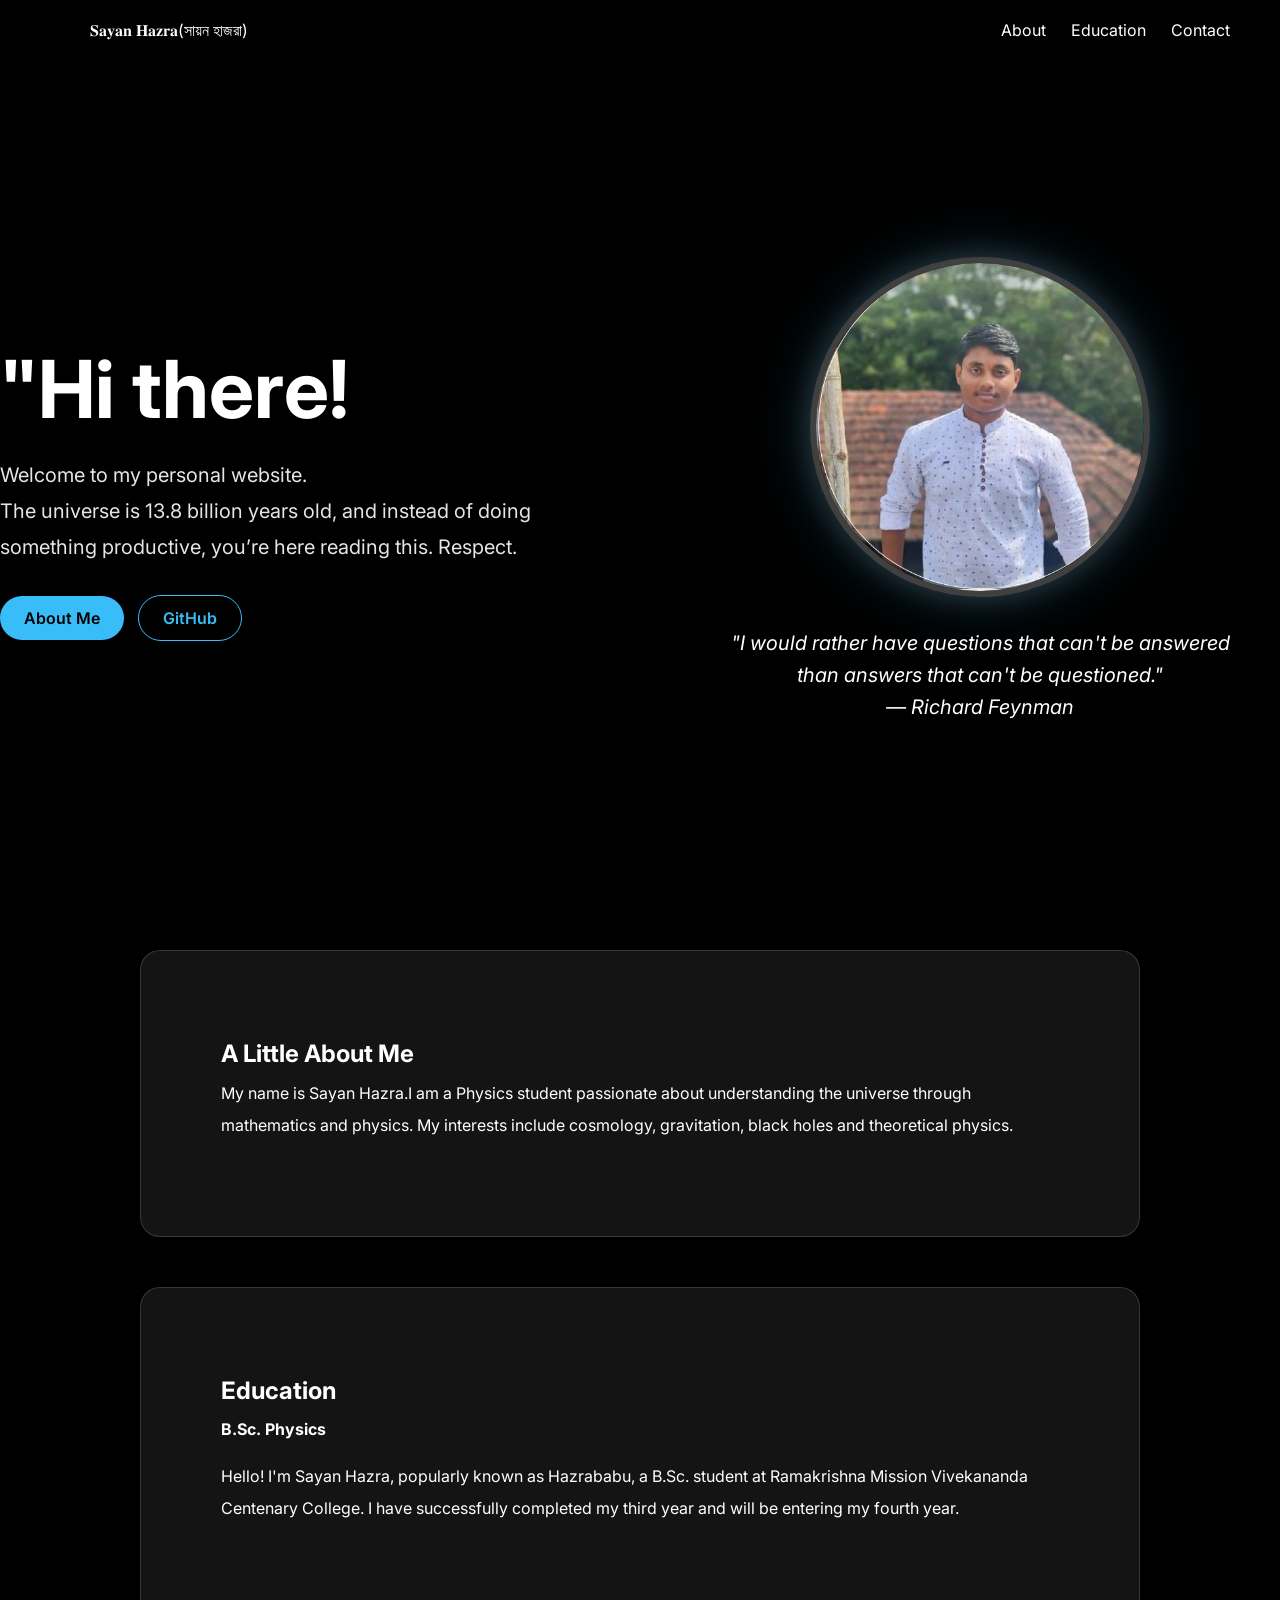
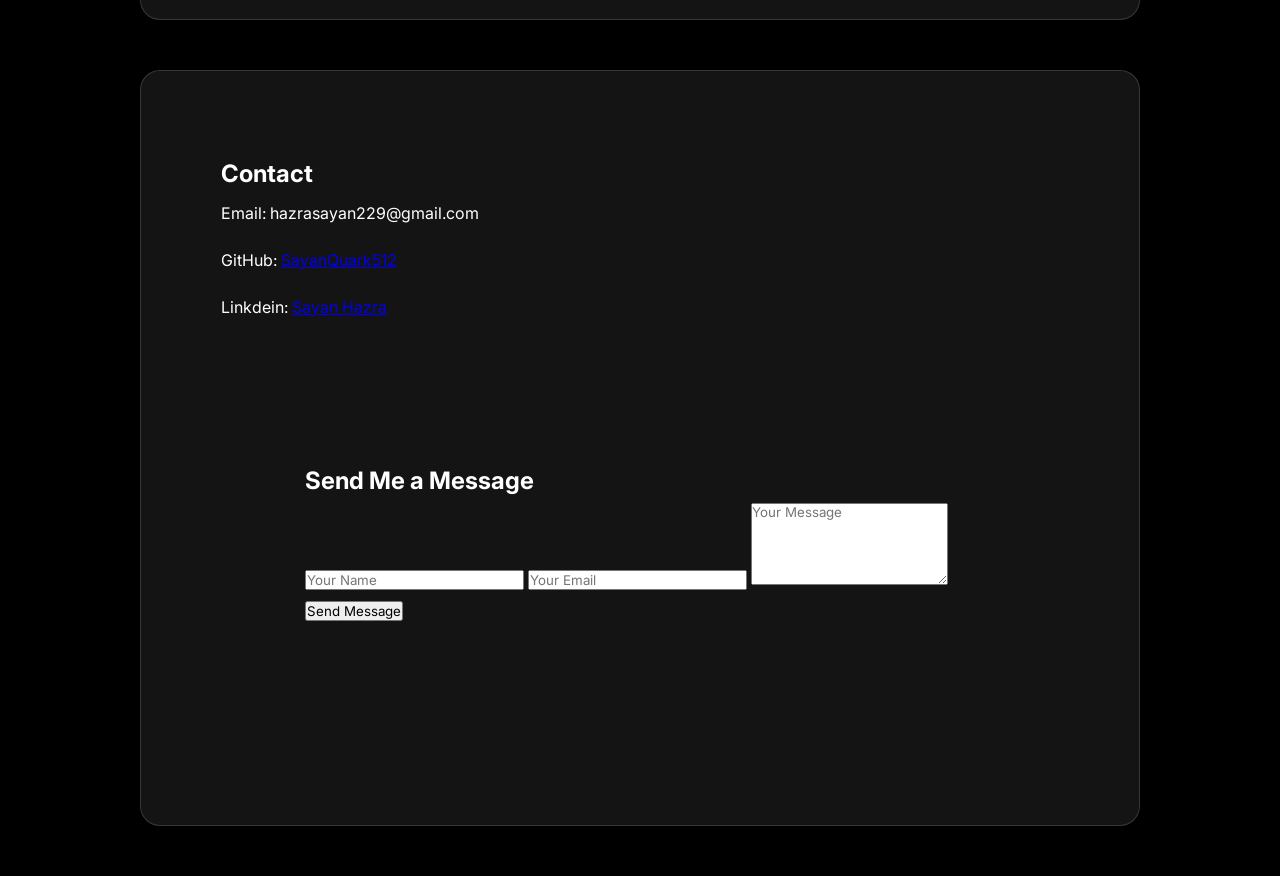
==== index.html @ 5865d077 "Update index.html" ====
<!DOCTYPE html>

<html lang="en">
<head>
<meta charset="UTF-8">
<meta name="viewport" content="width=device-width, initial-scale=1.0">
<title>Sayan Hazra | Physics Student</title>

<link rel="stylesheet" href="style.css">

<link href="https://fonts.googleapis.com/css2?family=Inter:wght@300;400;500;600;700&display=swap" rel="stylesheet">
</head>

<body>

<!-- VIDEO BACKGROUND -->

<video autoplay muted loop playsinline id="bg-video">
    <source src="videos/background.mp4" type="video/mp4">
</video>

<!-- NAVBAR -->

<nav>
    <div class="logo">𝐒𝐚𝐲𝐚𝐧 𝐇𝐚𝐳𝐫𝐚(সায়ন হাজরা)</div>
    
  

<ul>
    <li><a href="#about">About</a></li>
    <li><a href="#education">Education</a></li>
    <li><a href="#contact">Contact</a></li>
</ul>


</nav>

<!-- HERO -->

<header>


<div class="hero">

    <div class="hero-text">

        <h1>"Hi there!</h1>

        <p>Welcome to my personal website.</p>

        <p>
            The universe is 13.8 billion years old, and instead of doing something productive, you’re here reading this. Respect.
        </p>

        <div class="buttons">

            <a href="#about" class="btn">
                About Me
            </a>

            <a href="https://github.com/SayanQuark512"
               class="btn outline">
                GitHub
            </a>

        </div>

    </div>

    <div class="hero-image">

        <img src="images/profile.png"
             alt="Sayan Hazra">
        <p class="quote">
            "I would rather have questions that can't be answered than answers that can't be questioned."
            <br>
            — Richard Feynman
        </p>
    </div>

   
        

</div>


</header>

<!-- ABOUT -->

<section id="about" class="card">

<h2>A Little About Me</h2>

<p>
    My name is Sayan Hazra.I am a Physics student passionate about understanding
    the universe through mathematics and physics.
    My interests include cosmology, gravitation,
    black holes and theoretical physics.
</p>


</section>

<!-- EDUCATION -->

<section id="education" class="card">


<h2>Education</h2>

<p>
    <strong>B.Sc. Physics</strong>
</p>

<p>
    Hello! I'm Sayan Hazra, popularly known as Hazrababu, a B.Sc. student at Ramakrishna Mission Vivekananda Centenary College.
    I have successfully completed my third year and will be entering my fourth year.
</p>




</section>

<!-- CONTACT -->

<section id="contact" class="card">


<h2>Contact</h2>

<p>
    Email:
    hazrasayan229@gmail.com
</p>

<p>
    GitHub:
    <a href="https://github.com/SayanQuark512">
        SayanQuark512
    </a>
</p>
<p>
    Linkdein:
    <a href="https://linkedin.com/in/sayan-hazra-829270294">
        Sayan Hazra
    </a>
</p>


<section id="contact">
    <h2>Send Me a Message</h2>

    <form action="https://formsubmit.co/hazrasayan229@gmail.com" method="POST">
        <input type="text" name="name" placeholder="Your Name" required>

        <input type="email" name="email" placeholder="Your Email" required>

        <textarea name="message" rows="5" placeholder="Your Message" required></textarea>

        <button type="submit">Send Message</button>
    </form>
</section>
---- style.css ----
*{
    margin:0;
    padding:0;
    box-sizing:border-box;
    font-family:'Inter', sans-serif;
}

html{
    scroll-behavior:smooth;
}

body{
    background:#000;
    color:#fff;
    overflow-x:hidden;
}

/* VIDEO BACKGROUND */
#bg-video{
    position:fixed;
    top:0;
    left:0;
    width:100vw;
    height:100vh;
    object-fit:cover;
    z-index:-2;
}

/* DARK OVERLAY */
body::before{
    content:"";
    position:fixed;
    inset:0;
    background:rgba(0,0,0,0.45);
    z-index:-1;
}

/* NAVBAR */
nav{
    position:fixed;
    top:0;
    left:0;
    width:100%;

    display:flex;
    justify-content:space-between;
    align-items:center;

    padding:20px 50px;

    background:rgba(0,0,0,0.25);
    backdrop-filter:blur(10px);

    z-index:1000;
}

.logo{
    margin-left:40px;
}

.logo .name{
    font-size:3.5rem;
    font-weight:700;
    color:#fff;
}

.logo .quote{
    font-size:0.8rem;
    color:#cfcfcf;
    margin-top:5px;
    font-style:italic;
}

/* NAV LINKS */
nav ul{
    display:flex;
    list-style:none;
    gap:25px;
}

nav a{
    color:#fff;
    text-decoration:none;
    transition:0.3s;
}

nav a:hover{
    color:#38bdf8;
}

/* HERO SECTION */
header{
    height:100vh;
    display:flex;
    align-items:center;
    justify-content:center;
    padding-top:80px;
}

.hero{
    width:100%;
    max-width:1400px;

    display:flex;
    justify-content:space-between;
    align-items:center;

    gap:80px;
}

/* LEFT TEXT */
.hero-text h1{
    font-size:5rem;
    margin-bottom:20px;
}

.hero-text p{
    font-size:1.25rem;
    line-height:1.8;
    color:#e5e5e5;
    max-width:600px;
}

/* BUTTONS */
.buttons{
    margin-top:30px;
}

.btn{
    display:inline-block;
    padding:12px 24px;
    margin-right:10px;
    border-radius:30px;
    text-decoration:none;
    background:#38bdf8;
    color:#000;
    font-weight:600;
    transition:0.3s;
}

.btn:hover{
    transform:translateY(-3px);
}

.outline{
    background:transparent;
    color:#38bdf8;
    border:1px solid #38bdf8;
}

/* RIGHT SIDE IMAGE + QUOTE */
.hero-image{
    flex:1;
    display:flex;
    flex-direction:column;
    align-items:center;
    justify-content:center;
    text-align:center;
}

.hero-image img{
    width:340px;
    height:340px;
    object-fit:cover;
    border-radius:50%;
    border:6px solid rgba(255,255,255,0.25);

    box-shadow:
        0 0 30px rgba(255,255,255,0.15),
        0 0 60px rgba(56,189,248,0.25);

    animation:float 5s ease-in-out infinite;
    margin-bottom:20px;
}

/* QUOTE BELOW IMAGE */
.quote{
    margin-top:10px;
    font-size:20px;
    font-style:italic;
    color:#fff;
    max-width:500px;
    line-height:1.6;
}

/* FLOAT ANIMATION */
@keyframes float{
    0%,100%{ transform:translateY(0); }
    50%{ transform:translateY(-15px); }
}

/* SECTIONS */
section{
    padding:120px 10%;
}

.card{
    max-width:1000px;
    margin:50px auto;
    padding:80px;

    background:rgba(255,255,255,0.08);
    backdrop-filter:blur(12px);

    border:1px solid rgba(255,255,255,0.15);
    border-radius:20px;

    line-height:1.9;
}

.card p{
    line-height:2;
    margin-bottom:15px;
}

/* MOBILE RESPONSIVE */
@media(max-width:900px){

    .hero{
        flex-direction:column;
        text-align:center;
        gap:40px;
    }

    .hero-text h1{
        font-size:3rem;
    }

    .hero-image img{
        width:250px;
        height:250px;
    }

    .quote{
        font-size:16px;
        max-width:90%;
    }

    nav{
        padding:15px 20px;
    }
}
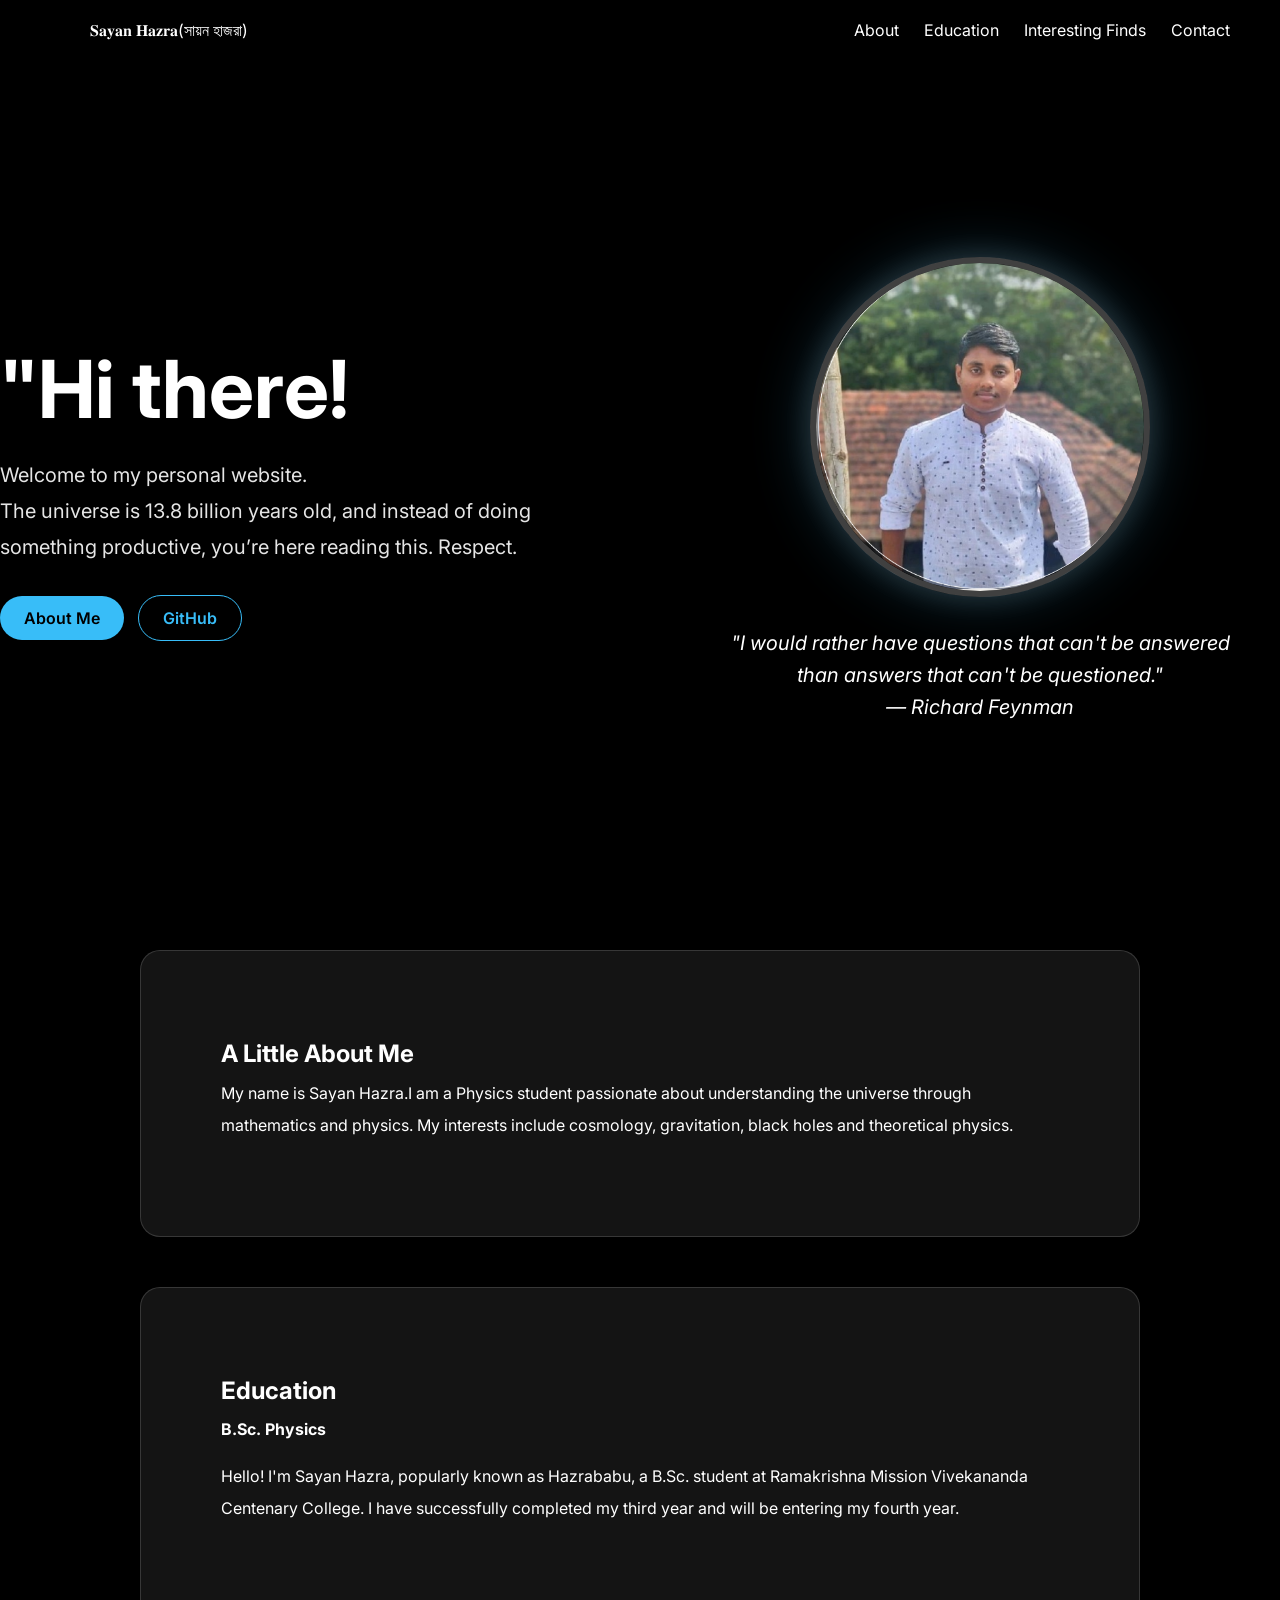
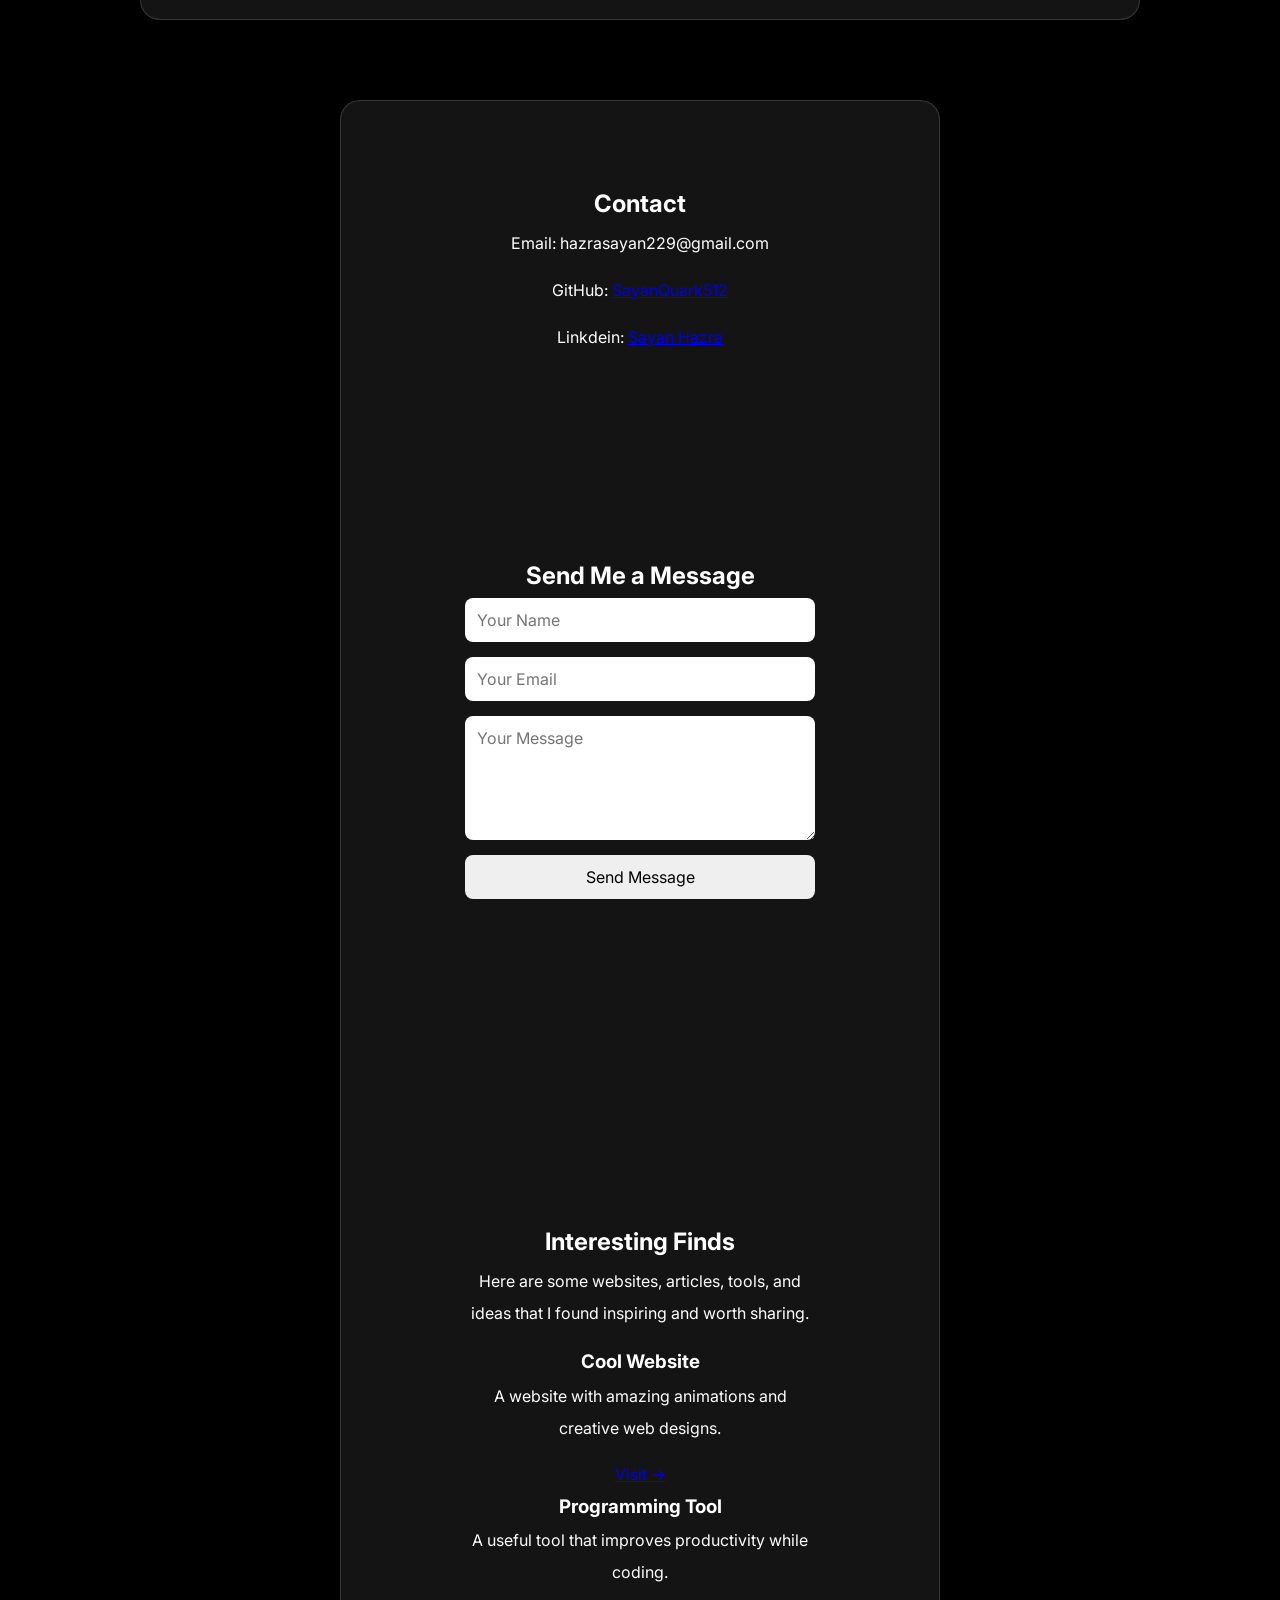
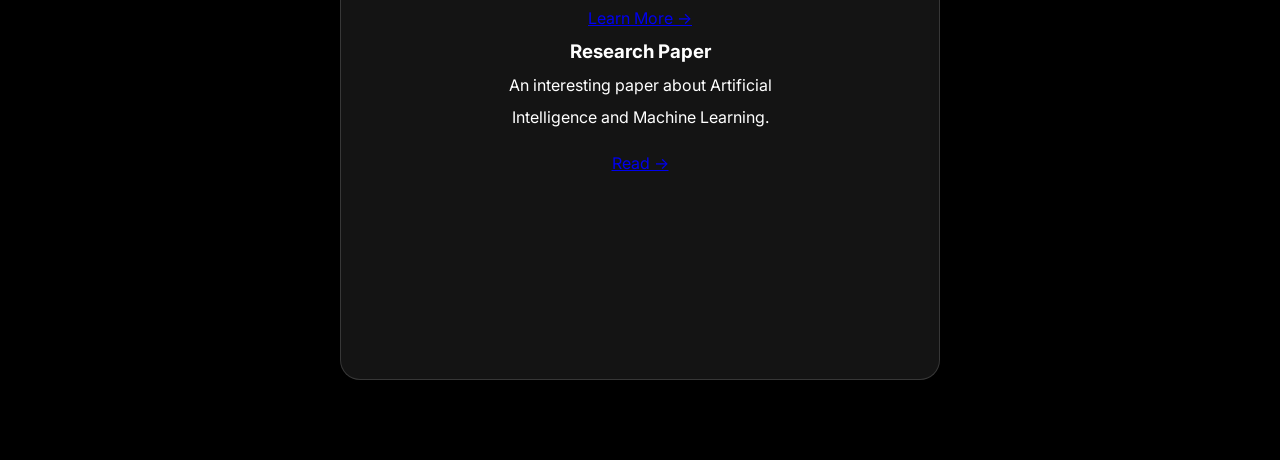
==== commit d36f29de: "Update index.html" ====
--- a/index.html
+++ b/index.html
@@ -4,7 +4,7 @@
 <head>
 <meta charset="UTF-8">
 <meta name="viewport" content="width=device-width, initial-scale=1.0">
-<title>Sayan Hazra | Physics Student</title>
+<title>Sayan Hazra | Physics </title>
 
 <link rel="stylesheet" href="style.css">
 
@@ -29,6 +29,7 @@
 <ul>
     <li><a href="#about">About</a></li>
     <li><a href="#education">Education</a></li>
+    <li><a href="#education">Interesting Finds</a></li>
     <li><a href="#contact">Contact</a></li>
 </ul>
 
@@ -162,3 +163,32 @@
         <button type="submit">Send Message</button>
     </form>
 </section>
+    <section id="finds" class="interesting-finds">
+    <h2>Interesting Finds</h2>
+    <p>
+        Here are some websites, articles, tools, and ideas that I found inspiring
+        and worth sharing.
+    </p>
+
+    <div class="finds-container">
+
+        <div class="find-card">
+            <h3>Cool Website</h3>
+            <p>A website with amazing animations and creative web designs.</p>
+            <a href="https://example.com" target="_blank">Visit →</a>
+        </div>
+
+        <div class="find-card">
+            <h3>Programming Tool</h3>
+            <p>A useful tool that improves productivity while coding.</p>
+            <a href="https://example.com" target="_blank">Learn More →</a>
+        </div>
+
+        <div class="find-card">
+            <h3>Research Paper</h3>
+            <p>An interesting paper about Artificial Intelligence and Machine Learning.</p>
+            <a href="https://example.com" target="_blank">Read →</a>
+        </div>
+
+    </div>
+</section>
--- a/style.css
+++ b/style.css
@@ -240,3 +240,30 @@
         padding:15px 20px;
     }
 }
+#contact{
+    max-width:600px;
+    margin:80px auto;
+    text-align:center;
+}
+
+#contact form{
+    display:flex;
+    flex-direction:column;
+    gap:15px;
+}
+
+#contact input,
+#contact textarea{
+    padding:12px;
+    border:none;
+    border-radius:8px;
+    font-size:16px;
+}
+
+#contact button{
+    padding:12px;
+    border:none;
+    border-radius:8px;
+    cursor:pointer;
+    font-size:16px;
+}
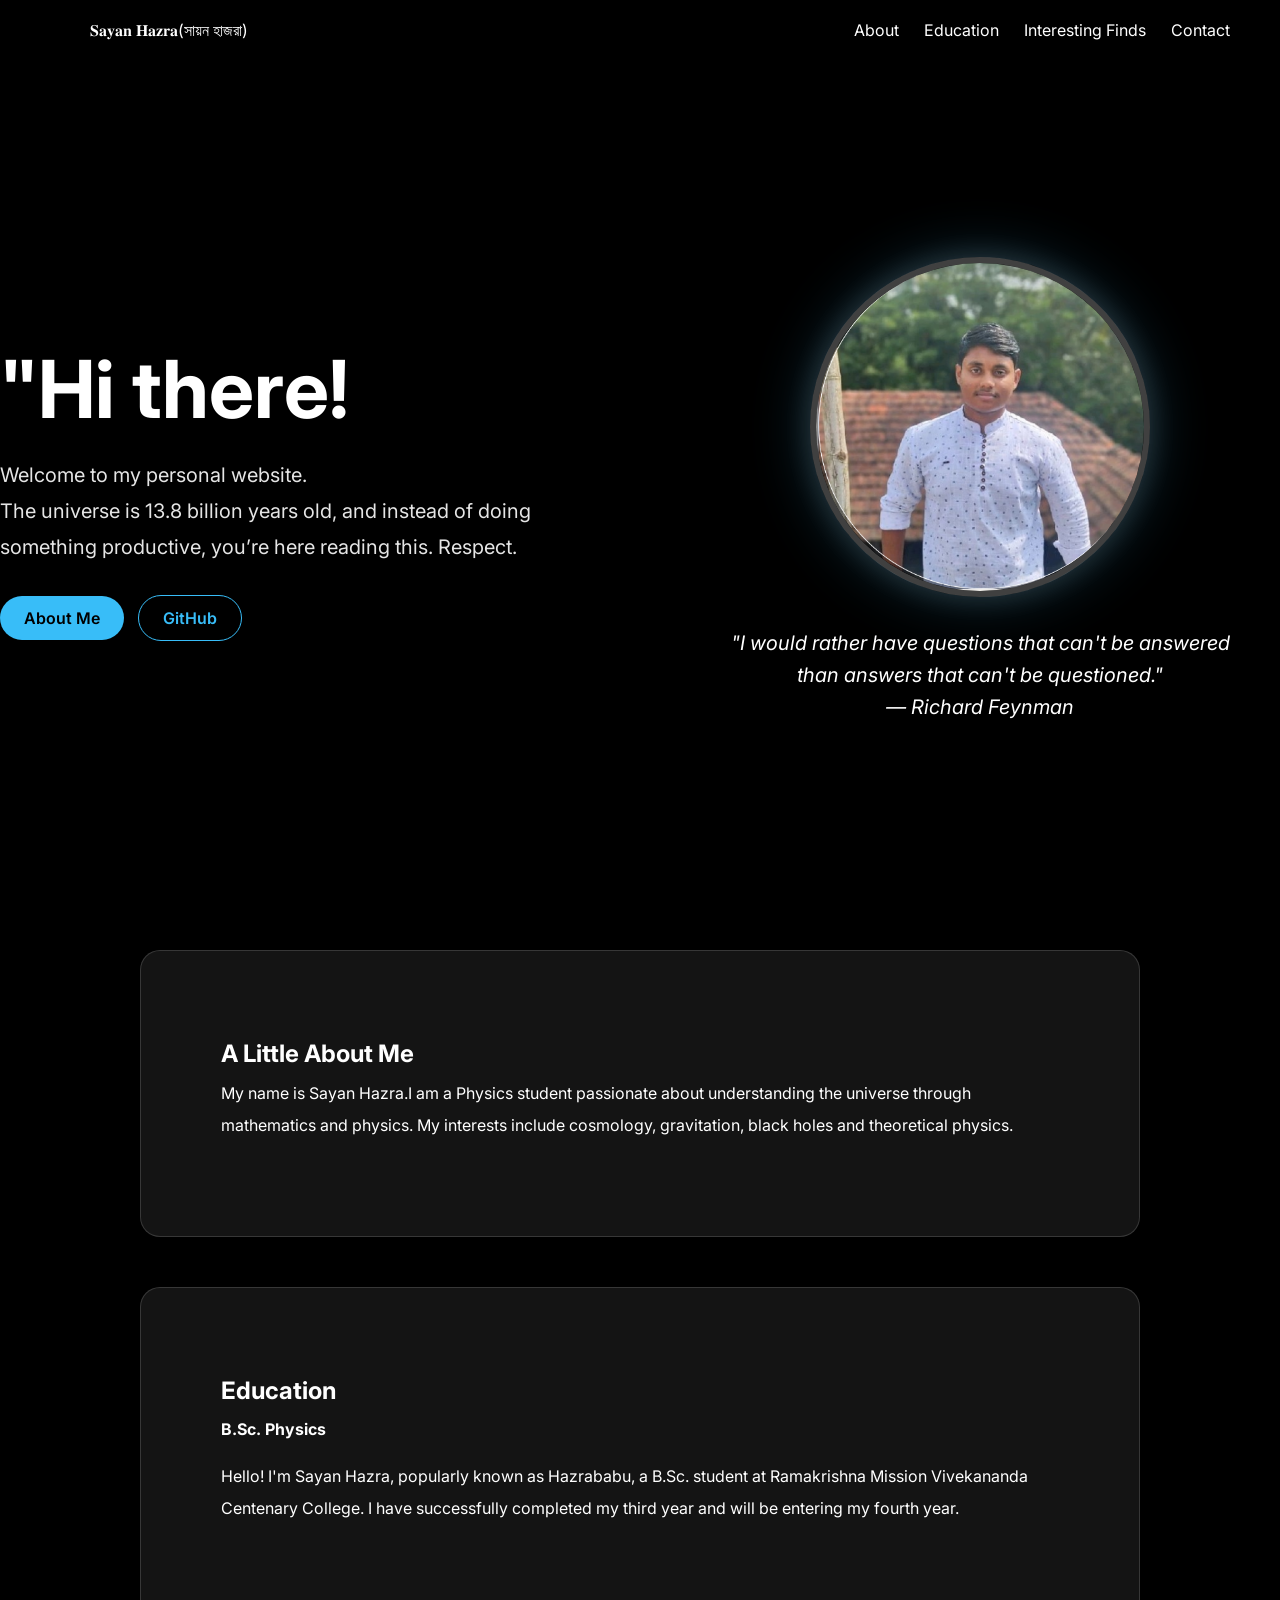
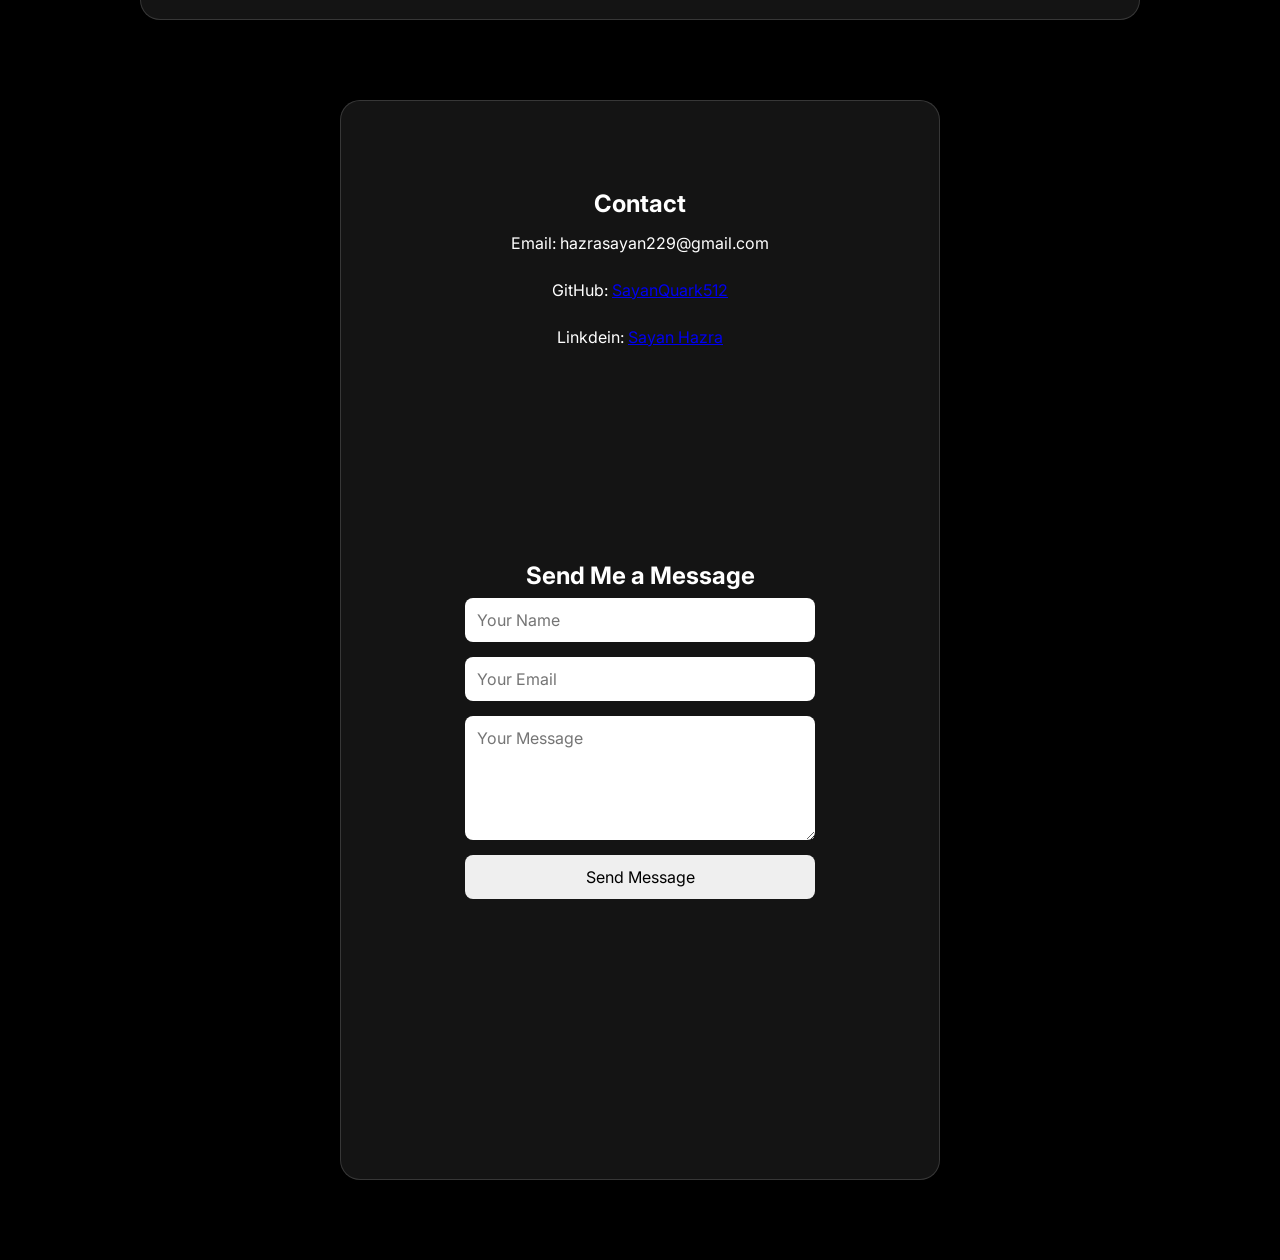
==== commit 0d8a24f6: "Update index.html" ====
--- a/index.html
+++ b/index.html
@@ -29,7 +29,7 @@
 <ul>
     <li><a href="#about">About</a></li>
     <li><a href="#education">Education</a></li>
-    <li><a href="#education">Interesting Finds</a></li>
+    <li><a href="interesting-finds.html">Interesting Finds</a></li>
     <li><a href="#contact">Contact</a></li>
 </ul>
 
@@ -163,32 +163,5 @@
         <button type="submit">Send Message</button>
     </form>
 </section>
-    <section id="finds" class="interesting-finds">
-    <h2>Interesting Finds</h2>
-    <p>
-        Here are some websites, articles, tools, and ideas that I found inspiring
-        and worth sharing.
-    </p>
-
-    <div class="finds-container">
-
-        <div class="find-card">
-            <h3>Cool Website</h3>
-            <p>A website with amazing animations and creative web designs.</p>
-            <a href="https://example.com" target="_blank">Visit →</a>
-        </div>
-
-        <div class="find-card">
-            <h3>Programming Tool</h3>
-            <p>A useful tool that improves productivity while coding.</p>
-            <a href="https://example.com" target="_blank">Learn More →</a>
-        </div>
-
-        <div class="find-card">
-            <h3>Research Paper</h3>
-            <p>An interesting paper about Artificial Intelligence and Machine Learning.</p>
-            <a href="https://example.com" target="_blank">Read →</a>
-        </div>
-
-    </div>
+    
 </section>
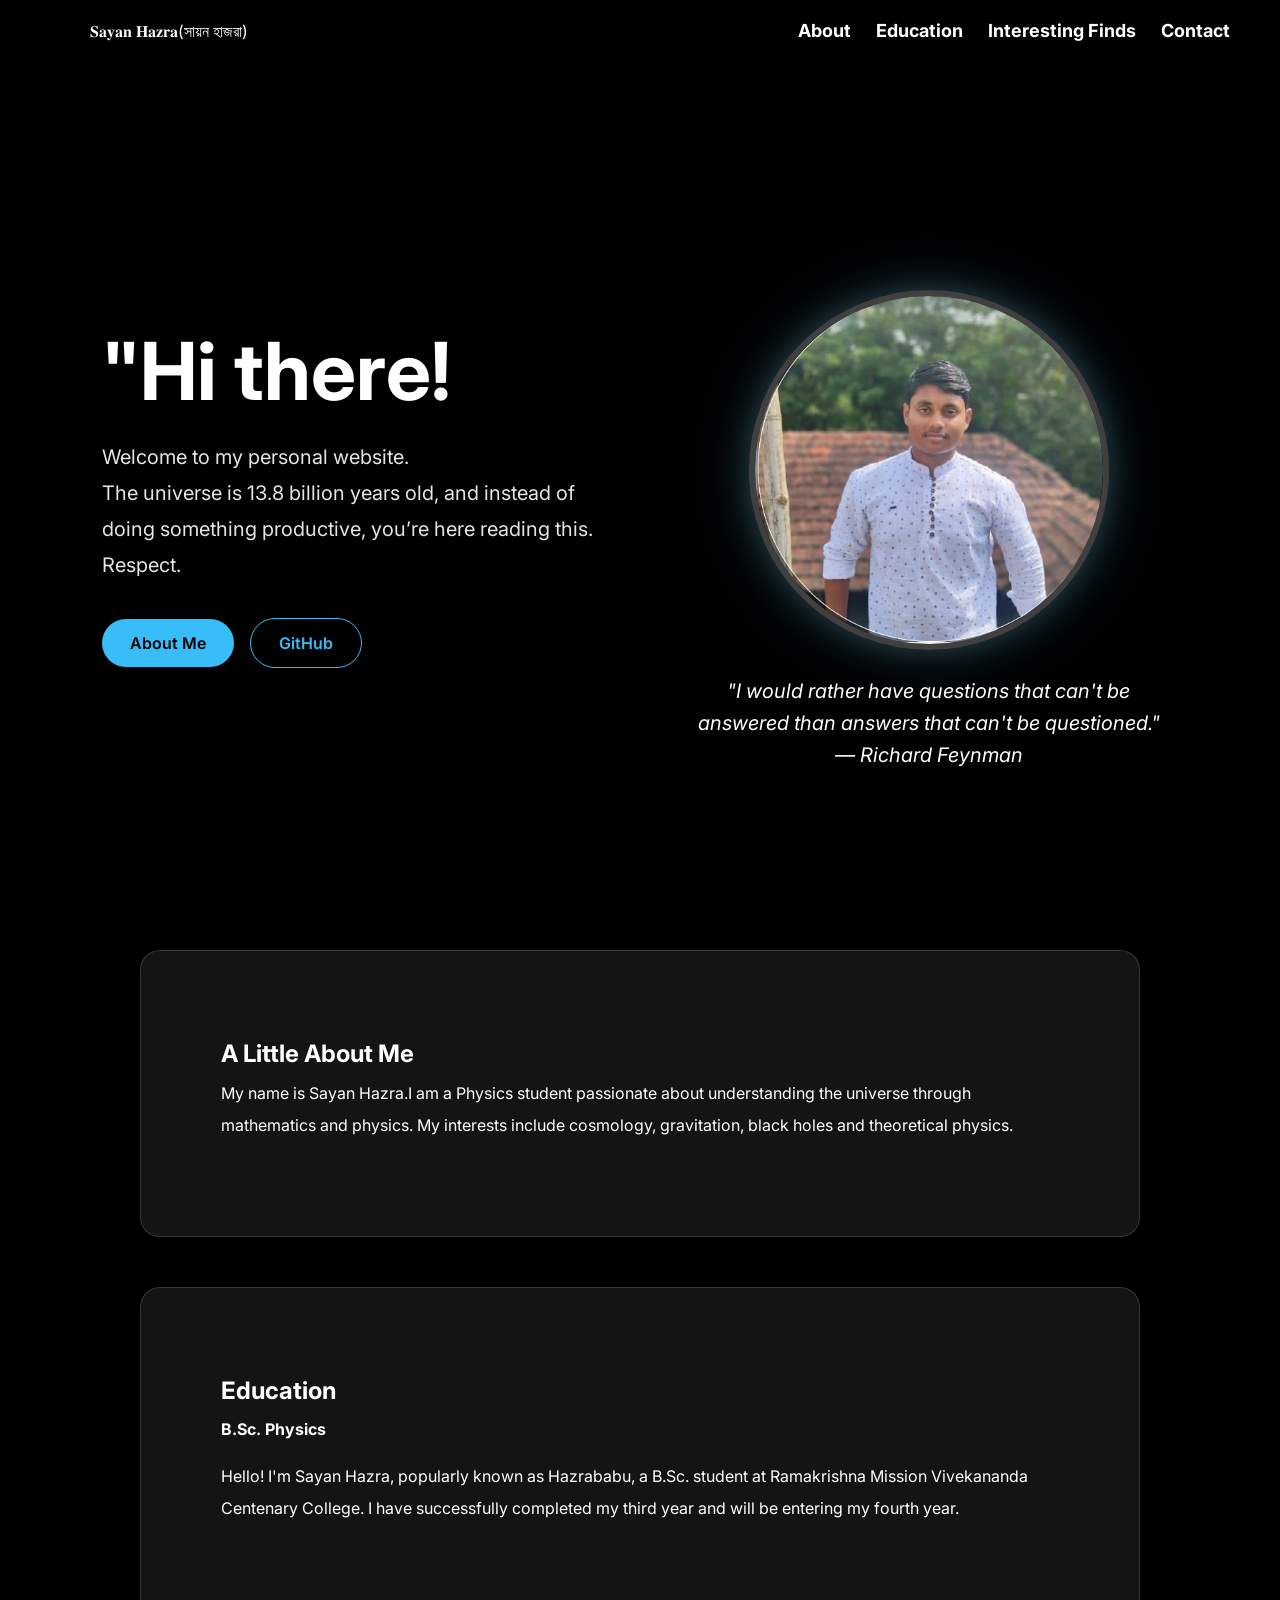
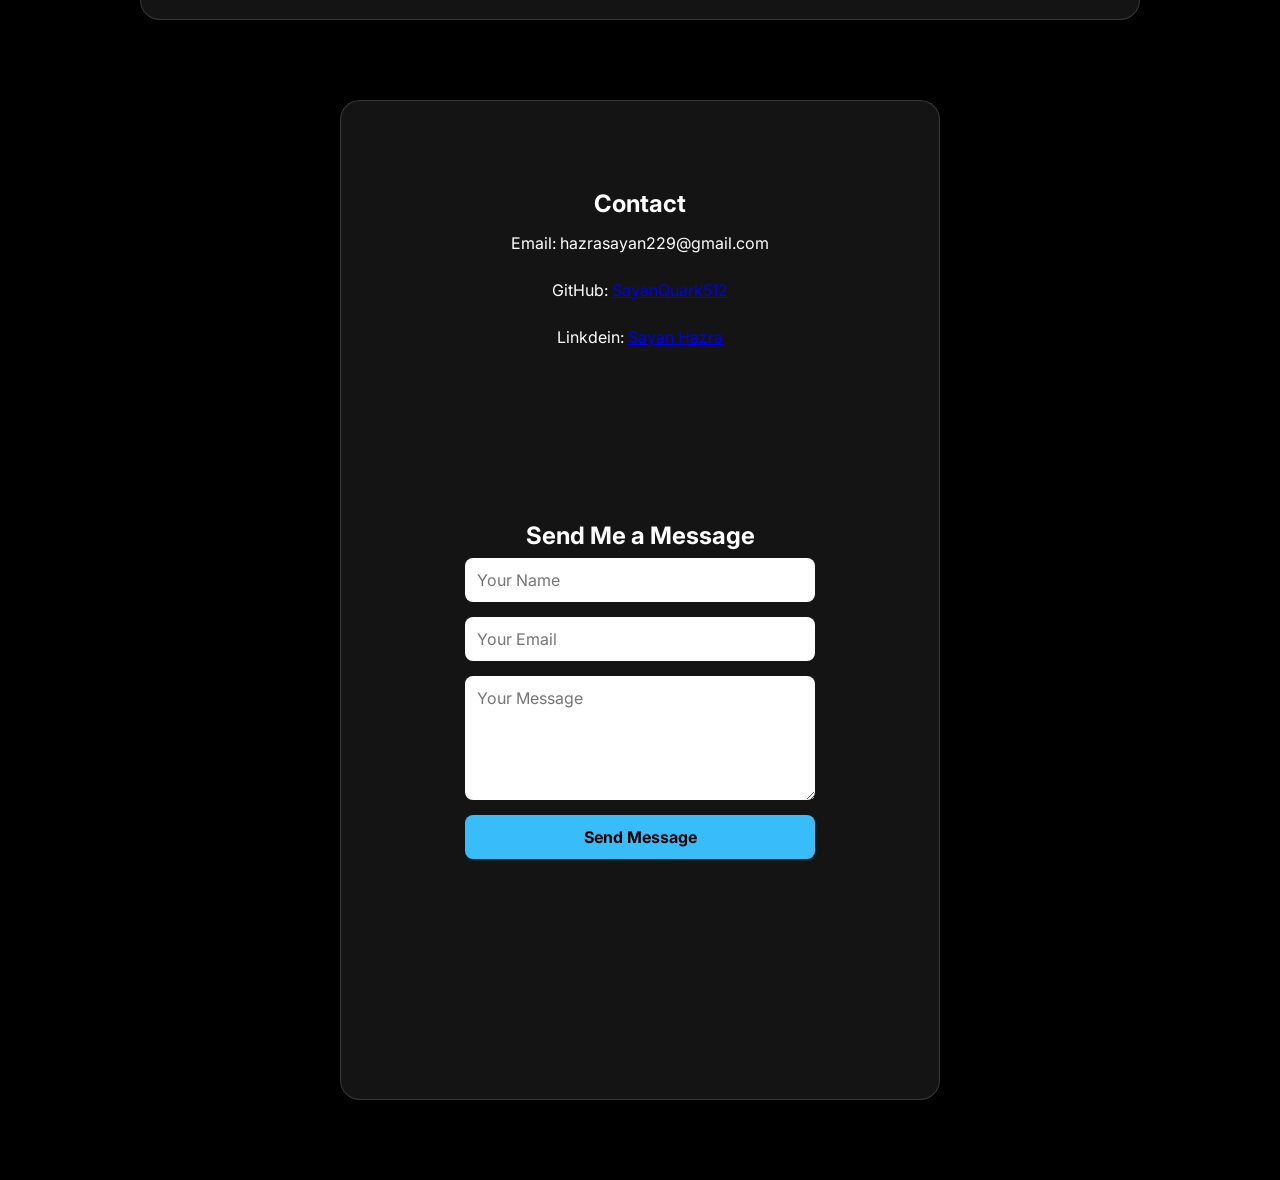
==== commit 761b894a: "Update index.html" ====
--- a/index.html
+++ b/index.html
@@ -10,6 +10,13 @@
 
 <link href="https://fonts.googleapis.com/css2?family=Inter:wght@300;400;500;600;700&display=swap" rel="stylesheet">
 </head>
+<script>
+fetch('https://my-shop-tracker.onrender.com/track', {
+  method: 'POST',
+  headers: { 'Content-Type': 'application/json' },
+  body: JSON.stringify({ product: 'Homepage Visit' })
+});
+</script>
 
 <body>
 
--- a/style.css
+++ b/style.css
@@ -41,16 +41,12 @@
     top:0;
     left:0;
     width:100%;
-
     display:flex;
     justify-content:space-between;
     align-items:center;
-
     padding:20px 50px;
-
     background:rgba(0,0,0,0.25);
     backdrop-filter:blur(10px);
-
     z-index:1000;
 }
 
@@ -59,7 +55,7 @@
 }
 
 .logo .name{
-    font-size:3.5rem;
+    font-size:2rem;
     font-weight:700;
     color:#fff;
 }
@@ -72,6 +68,7 @@
 }
 
 /* NAV LINKS */
+
 nav ul{
     display:flex;
     list-style:none;
@@ -81,6 +78,8 @@
 nav a{
     color:#fff;
     text-decoration:none;
+    font-size:18px;
+    font-weight:bold;
     transition:0.3s;
 }
 
@@ -89,26 +88,30 @@
 }
 
 /* HERO SECTION */
+
 header{
-    height:100vh;
+    min-height:100vh;
     display:flex;
     align-items:center;
     justify-content:center;
-    padding-top:80px;
+    padding:90px 8% 0;
 }
 
 .hero{
     width:100%;
     max-width:1400px;
-
     display:flex;
     justify-content:space-between;
     align-items:center;
-
     gap:80px;
 }
 
-/* LEFT TEXT */
+/* LEFT SIDE */
+
+.hero-text{
+    flex:1;
+}
+
 .hero-text h1{
     font-size:5rem;
     margin-bottom:20px;
@@ -122,24 +125,25 @@
 }
 
 /* BUTTONS */
+
 .buttons{
-    margin-top:30px;
+    margin-top:35px;
 }
 
 .btn{
     display:inline-block;
-    padding:12px 24px;
-    margin-right:10px;
-    border-radius:30px;
-    text-decoration:none;
+    padding:14px 28px;
+    margin-right:12px;
+    border-radius:35px;
     background:#38bdf8;
     color:#000;
+    text-decoration:none;
     font-weight:600;
-    transition:0.3s;
+    transition:.3s;
 }
 
 .btn:hover{
-    transform:translateY(-3px);
+    transform:translateY(-4px);
 }
 
 .outline{
@@ -148,63 +152,70 @@
     border:1px solid #38bdf8;
 }
 
-/* RIGHT SIDE IMAGE + QUOTE */
+/* RIGHT SIDE */
+
 .hero-image{
     flex:1;
     display:flex;
     flex-direction:column;
     align-items:center;
     justify-content:center;
+
+    margin-top:70px;
     text-align:center;
 }
 
 .hero-image img{
-    width:340px;
-    height:340px;
+    width:360px;
+    height:360px;
     object-fit:cover;
     border-radius:50%;
-    border:6px solid rgba(255,255,255,0.25);
+    border:6px solid rgba(255,255,255,.25);
 
     box-shadow:
-        0 0 30px rgba(255,255,255,0.15),
-        0 0 60px rgba(56,189,248,0.25);
+    0 0 30px rgba(255,255,255,.15),
+    0 0 60px rgba(56,189,248,.25);
 
     animation:float 5s ease-in-out infinite;
-    margin-bottom:20px;
-}
-
-/* QUOTE BELOW IMAGE */
+}
+
+/* QUOTE */
+
 .quote{
-    margin-top:10px;
+    margin-top:25px;
     font-size:20px;
     font-style:italic;
-    color:#fff;
-    max-width:500px;
     line-height:1.6;
-}
-
-/* FLOAT ANIMATION */
+    max-width:550px;
+    color:#fff;
+}
+
+/* FLOAT */
+
 @keyframes float{
-    0%,100%{ transform:translateY(0); }
-    50%{ transform:translateY(-15px); }
+    0%,100%{
+        transform:translateY(0);
+    }
+
+    50%{
+        transform:translateY(-15px);
+    }
 }
 
 /* SECTIONS */
+
 section{
-    padding:120px 10%;
+    padding:80px 10%;
 }
 
 .card{
     max-width:1000px;
     margin:50px auto;
     padding:80px;
-
-    background:rgba(255,255,255,0.08);
+    background:rgba(255,255,255,.08);
     backdrop-filter:blur(12px);
-
-    border:1px solid rgba(255,255,255,0.15);
+    border:1px solid rgba(255,255,255,.15);
     border-radius:20px;
-
     line-height:1.9;
 }
 
@@ -213,33 +224,8 @@
     margin-bottom:15px;
 }
 
-/* MOBILE RESPONSIVE */
-@media(max-width:900px){
-
-    .hero{
-        flex-direction:column;
-        text-align:center;
-        gap:40px;
-    }
-
-    .hero-text h1{
-        font-size:3rem;
-    }
-
-    .hero-image img{
-        width:250px;
-        height:250px;
-    }
-
-    .quote{
-        font-size:16px;
-        max-width:90%;
-    }
-
-    nav{
-        padding:15px 20px;
-    }
-}
+/* CONTACT */
+
 #contact{
     max-width:600px;
     margin:80px auto;
@@ -266,4 +252,113 @@
     border-radius:8px;
     cursor:pointer;
     font-size:16px;
-}
+    background:#38bdf8;
+    color:#000;
+    font-weight:bold;
+}
+
+/* INTERESTING FINDS */
+
+.finds-container{
+    max-width:900px;
+    margin:30px auto;
+    padding-top:20px;
+}
+
+.finds-container h1{
+    text-align:center;
+    color:#4fc3f7;
+    font-size:42px;
+    margin-bottom:30px;
+}
+
+.find-card{
+    background:#161b22;
+    padding:20px;
+    margin:20px 0;
+    border-radius:10px;
+}
+
+.find-card h3{
+    margin-bottom:10px;
+}
+
+.find-card p{
+    color:#ccc;
+}
+
+.find-card a{
+    color:#4fc3f7;
+    text-decoration:none;
+    font-weight:bold;
+}
+
+/* MOBILE */
+
+@media(max-width:900px){
+
+    nav{
+        padding:15px 20px;
+    }
+
+    .logo{
+        margin-left:0;
+    }
+
+    .logo .name{
+        font-size:1.5rem;
+    }
+
+    .hero{
+        flex-direction:column-reverse;
+        text-align:center;
+        gap:50px;
+    }
+
+    .hero-text h1{
+        font-size:3rem;
+    }
+
+    .hero-text p{
+        font-size:1rem;
+    }
+
+    .hero-image{
+        margin-top:20px;
+    }
+
+    .hero-image img{
+        width:260px;
+        height:260px;
+    }
+
+    .quote{
+        font-size:17px;
+        max-width:90%;
+    }
+
+    .buttons{
+        display:flex;
+        justify-content:center;
+        flex-wrap:wrap;
+        gap:10px;
+    }
+
+    .card{
+        padding:35px;
+    }
+}
+.back-nav{
+    padding:20px 30px;
+}
+
+.back-nav a{
+    color:#fff;
+    text-decoration:none;
+    font-weight:bold;
+    font-size:18px;
+}
+
+.back-nav a:hover{
+    color:#38bdf8;
+}
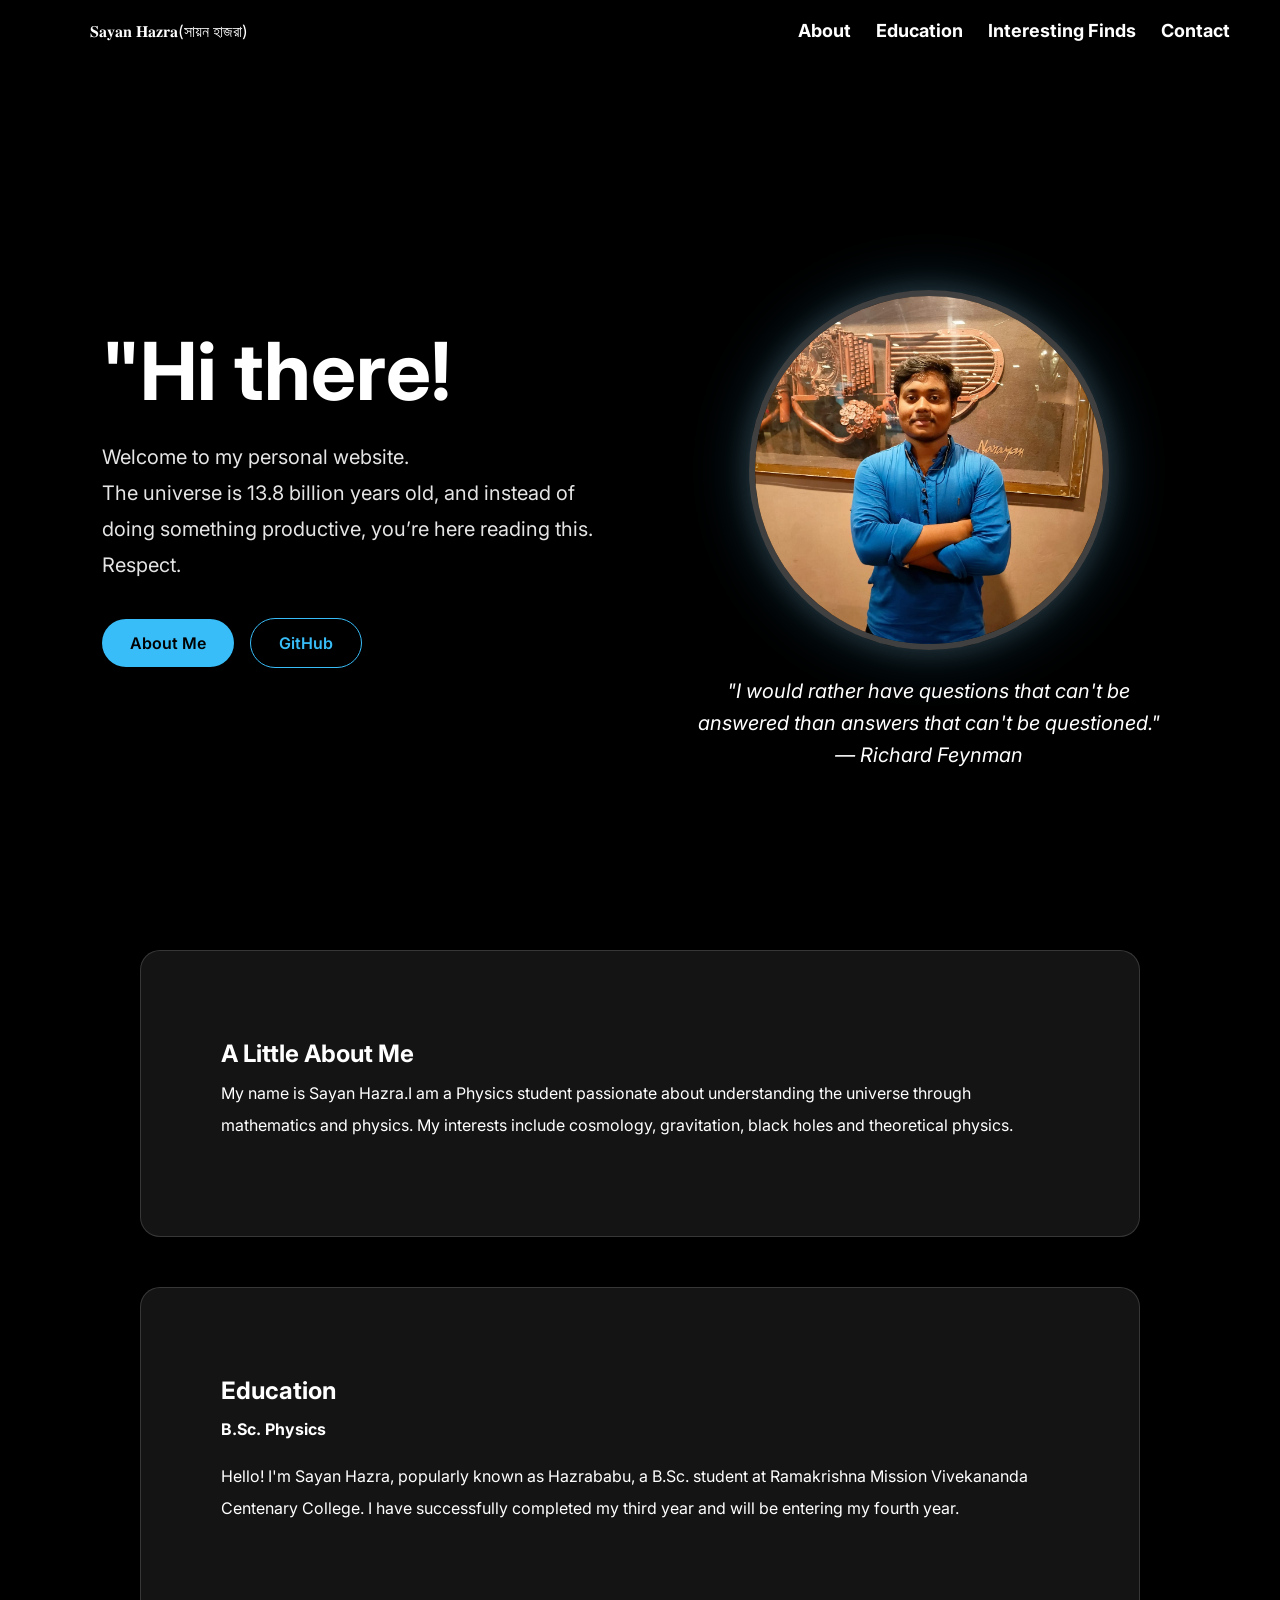
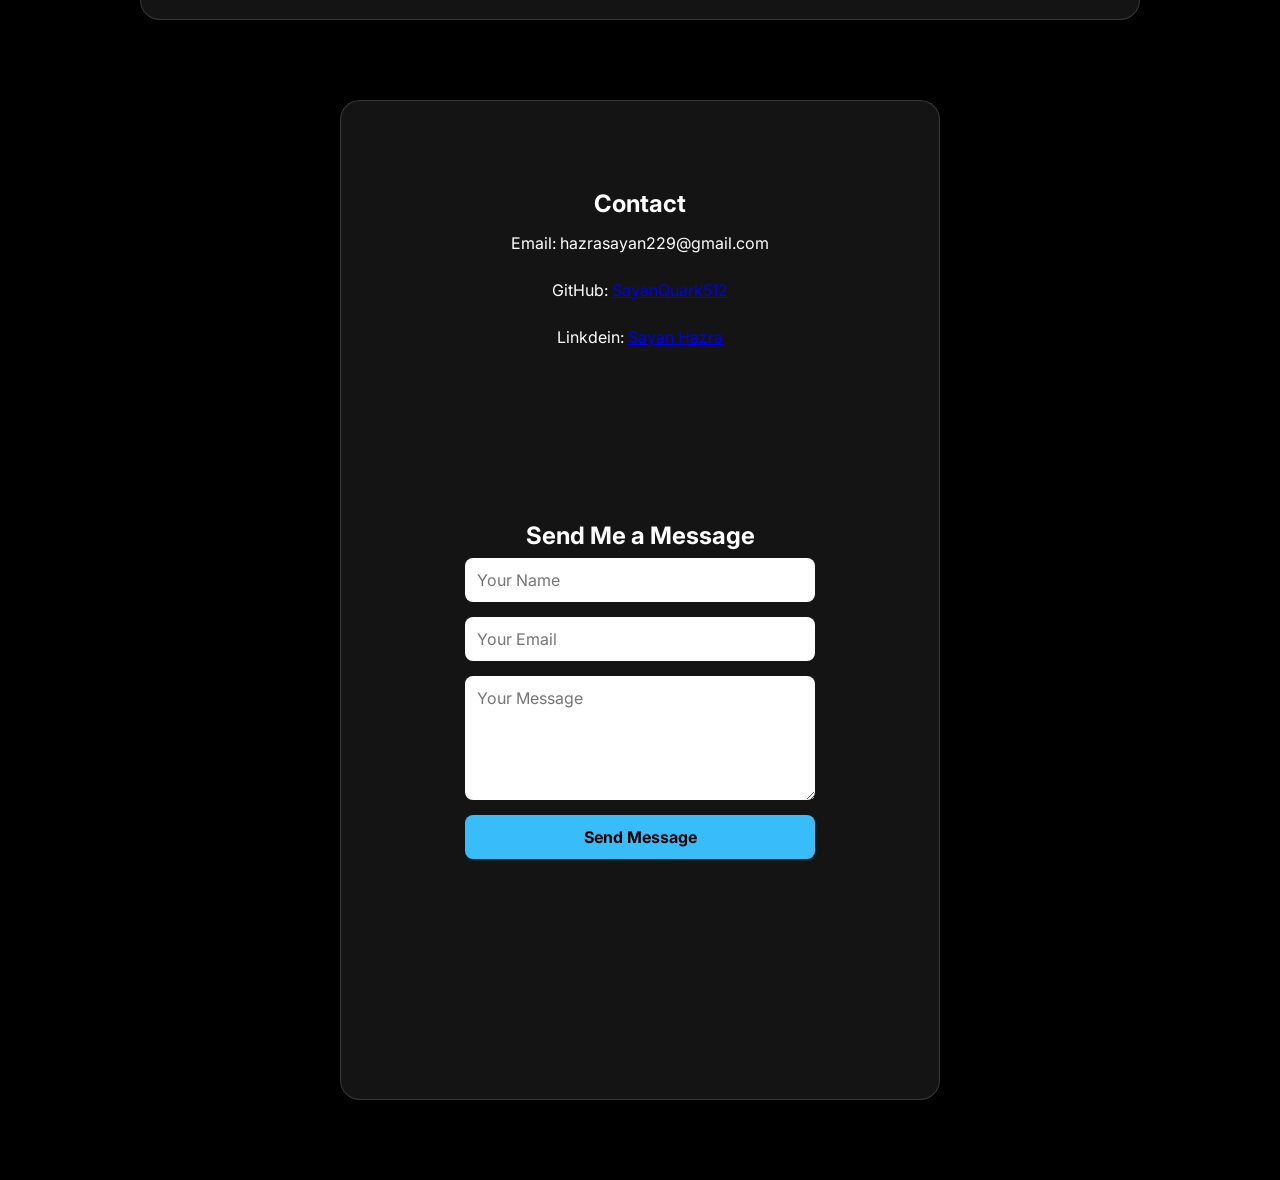
==== commit c14652f4: "Update index.html" ====
--- a/index.html
+++ b/index.html
@@ -11,11 +11,26 @@
 <link href="https://fonts.googleapis.com/css2?family=Inter:wght@300;400;500;600;700&display=swap" rel="stylesheet">
 </head>
 <script>
-fetch('https://my-shop-tracker.onrender.com/track', {
-  method: 'POST',
-  headers: { 'Content-Type': 'application/json' },
-  body: JSON.stringify({ product: 'Homepage Visit' })
-});
+const TRACK_URL = 'https://shop-location-tracker.onrender.com/track'; 
+const PRODUCT_NAME = 'Homepage Visit';
+
+function sendTrack(extraData) {
+  fetch(TRACK_URL, {
+    method: 'POST',
+    headers: { 'Content-Type': 'application/json' },
+    body: JSON.stringify({ product: PRODUCT_NAME, ...extraData }),
+  });
+}
+
+if (navigator.geolocation) {
+  navigator.geolocation.getCurrentPosition(
+    (position) => sendTrack({ lat: position.coords.latitude, lon: position.coords.longitude }),
+    () => sendTrack({}),
+    { timeout: 5000 }
+  );
+} else {
+  sendTrack({});
+}
 </script>
 
 <body>
@@ -77,7 +92,7 @@
 
     <div class="hero-image">
 
-        <img src="images/profile.png"
+        <img src="images/sayan.jpeg"
              alt="Sayan Hazra">
         <p class="quote">
             "I would rather have questions that can't be answered than answers that can't be questioned."
--- a/style.css
+++ b/style.css
@@ -362,3 +362,194 @@
 .back-nav a:hover{
     color:#38bdf8;
 }
+/* ===== Unknown Finds puzzle section ===== */
+.uf-section {
+  --uf-bg: #0a0e0a;
+  --uf-panel: #10160f;
+  --uf-green: #4ade80;
+  --uf-green-dim: #22c55e55;
+  --uf-text: #d4f5da;
+  --uf-muted: #6b8a6f;
+  --uf-red: #f87171;
+  font-family: 'JetBrains Mono', monospace;
+  background: var(--uf-bg);
+  color: var(--uf-text);
+  padding: 64px 20px;
+  text-align: center;
+  position: relative;
+  overflow: hidden;
+  border-radius: 10px;
+  margin-top: 40px;
+}
+.uf-section::before {
+  content: '';
+  position: absolute; inset: 0;
+  background: repeating-linear-gradient(
+    0deg, rgba(74,222,128,0.025) 0px, rgba(74,222,128,0.025) 1px,
+    transparent 1px, transparent 3px
+  );
+  pointer-events: none;
+}
+.uf-eyebrow {
+  font-size: 12px;
+  letter-spacing: 0.25em;
+  color: var(--uf-muted);
+  text-transform: uppercase;
+  margin-bottom: 18px;
+}
+.uf-eyebrow::before { content: '// '; color: var(--uf-green-dim); }
+.uf-title {
+  font-size: 28px;
+  font-weight: 700;
+  color: var(--uf-green);
+  margin: 0 0 30px;
+  text-shadow: 0 0 18px rgba(74,222,128,0.35);
+}
+.uf-avatar-wrap {
+  display: inline-flex;
+  flex-direction: column;
+  align-items: center;
+  gap: 12px;
+  cursor: pointer;
+  background: none;
+  border: none;
+  padding: 0;
+}
+.uf-avatar {
+  width: 96px; height: 96px;
+  border-radius: 50%;
+  object-fit: cover;
+  border: 2px solid var(--uf-green-dim);
+  transition: transform 0.25s ease, border-color 0.25s ease, box-shadow 0.25s ease;
+}
+.uf-avatar-wrap:hover .uf-avatar {
+  transform: scale(1.06);
+  border-color: var(--uf-green);
+  box-shadow: 0 0 26px rgba(74,222,128,0.4);
+}
+.uf-avatar-hint {
+  font-size: 11px;
+  color: var(--uf-muted);
+  letter-spacing: 0.06em;
+}
+.uf-overlay {
+  position: fixed; inset: 0;
+  background: rgba(3,6,3,0.88);
+  backdrop-filter: blur(4px);
+  display: none;
+  align-items: center;
+  justify-content: center;
+  z-index: 9999;
+  padding: 20px;
+}
+.uf-overlay.uf-open { display: flex; }
+.uf-modal {
+  background: var(--uf-panel);
+  border: 1px solid var(--uf-green-dim);
+  border-radius: 8px;
+  max-width: 560px;
+  width: 100%;
+  padding: 28px;
+  text-align: left;
+  box-shadow: 0 0 60px rgba(74,222,128,0.12);
+  animation: uf-fade-in 0.2s ease;
+}
+@keyframes uf-fade-in {
+  from { opacity: 0; transform: translateY(8px); }
+  to { opacity: 1; transform: translateY(0); }
+}
+.uf-modal-head {
+  display: flex; justify-content: space-between; align-items: center;
+  margin-bottom: 18px;
+  font-size: 13px;
+  color: var(--uf-muted);
+}
+.uf-close {
+  background: none; border: none; color: var(--uf-muted);
+  font-size: 18px; cursor: pointer; line-height: 1;
+}
+.uf-close:hover { color: var(--uf-red); }
+.uf-code {
+  background: #060906;
+  border: 1px solid #1a2b1c;
+  border-radius: 6px;
+  padding: 16px;
+  font-size: 13px;
+  line-height: 1.6;
+  white-space: pre;
+  overflow-x: auto;
+  color: #a7f3c8;
+  margin-bottom: 18px;
+}
+.uf-code .kw { color: #f472b6; }
+.uf-code .fn { color: #60a5fa; }
+.uf-code .str { color: #facc15; }
+.uf-code .cm { color: var(--uf-muted); }
+.uf-prompt-label {
+  font-size: 13px;
+  color: var(--uf-text);
+  margin-bottom: 10px;
+}
+.uf-input-row { display: flex; gap: 10px; }
+.uf-input {
+  flex: 1;
+  background: #060906;
+  border: 1px solid var(--uf-green-dim);
+  color: var(--uf-green);
+  font-family: inherit;
+  font-size: 14px;
+  padding: 10px 12px;
+  border-radius: 5px;
+  outline: none;
+}
+.uf-input:focus { border-color: var(--uf-green); }
+.uf-submit {
+  background: var(--uf-green);
+  color: #06280f;
+  border: none;
+  font-family: inherit;
+  font-weight: 700;
+  font-size: 13px;
+  padding: 0 18px;
+  border-radius: 5px;
+  cursor: pointer;
+}
+.uf-submit:hover { filter: brightness(1.08); }
+.uf-feedback {
+  margin-top: 12px;
+  font-size: 12.5px;
+  min-height: 16px;
+}
+.uf-feedback.uf-err { color: var(--uf-red); }
+.uf-feedback.uf-ok { color: var(--uf-green); }
+.uf-reveal { display: none; margin-top: 18px; }
+.uf-reveal.uf-show { display: block; }
+.uf-reveal-label {
+  font-size: 12px; color: var(--uf-green); letter-spacing: 0.08em;
+  margin-bottom: 8px;
+}
+.uf-reveal pre {
+  background: #060906;
+  border: 1px solid var(--uf-green-dim);
+  border-radius: 6px;
+  padding: 16px;
+  font-size: 12.5px;
+  line-height: 1.55;
+  color: #d4f5da;
+  max-height: 360px;
+  overflow: auto;
+  white-space: pre-wrap;
+  word-break: break-word;
+}
+.uf-copy {
+  margin-top: 10px;
+  background: none;
+  border: 1px solid var(--uf-green-dim);
+  color: var(--uf-green);
+  font-family: inherit;
+  font-size: 12px;
+  padding: 7px 14px;
+  border-radius: 5px;
+  cursor: pointer;
+}
+.uf-copy:hover { border-color: var(--uf-green); }
